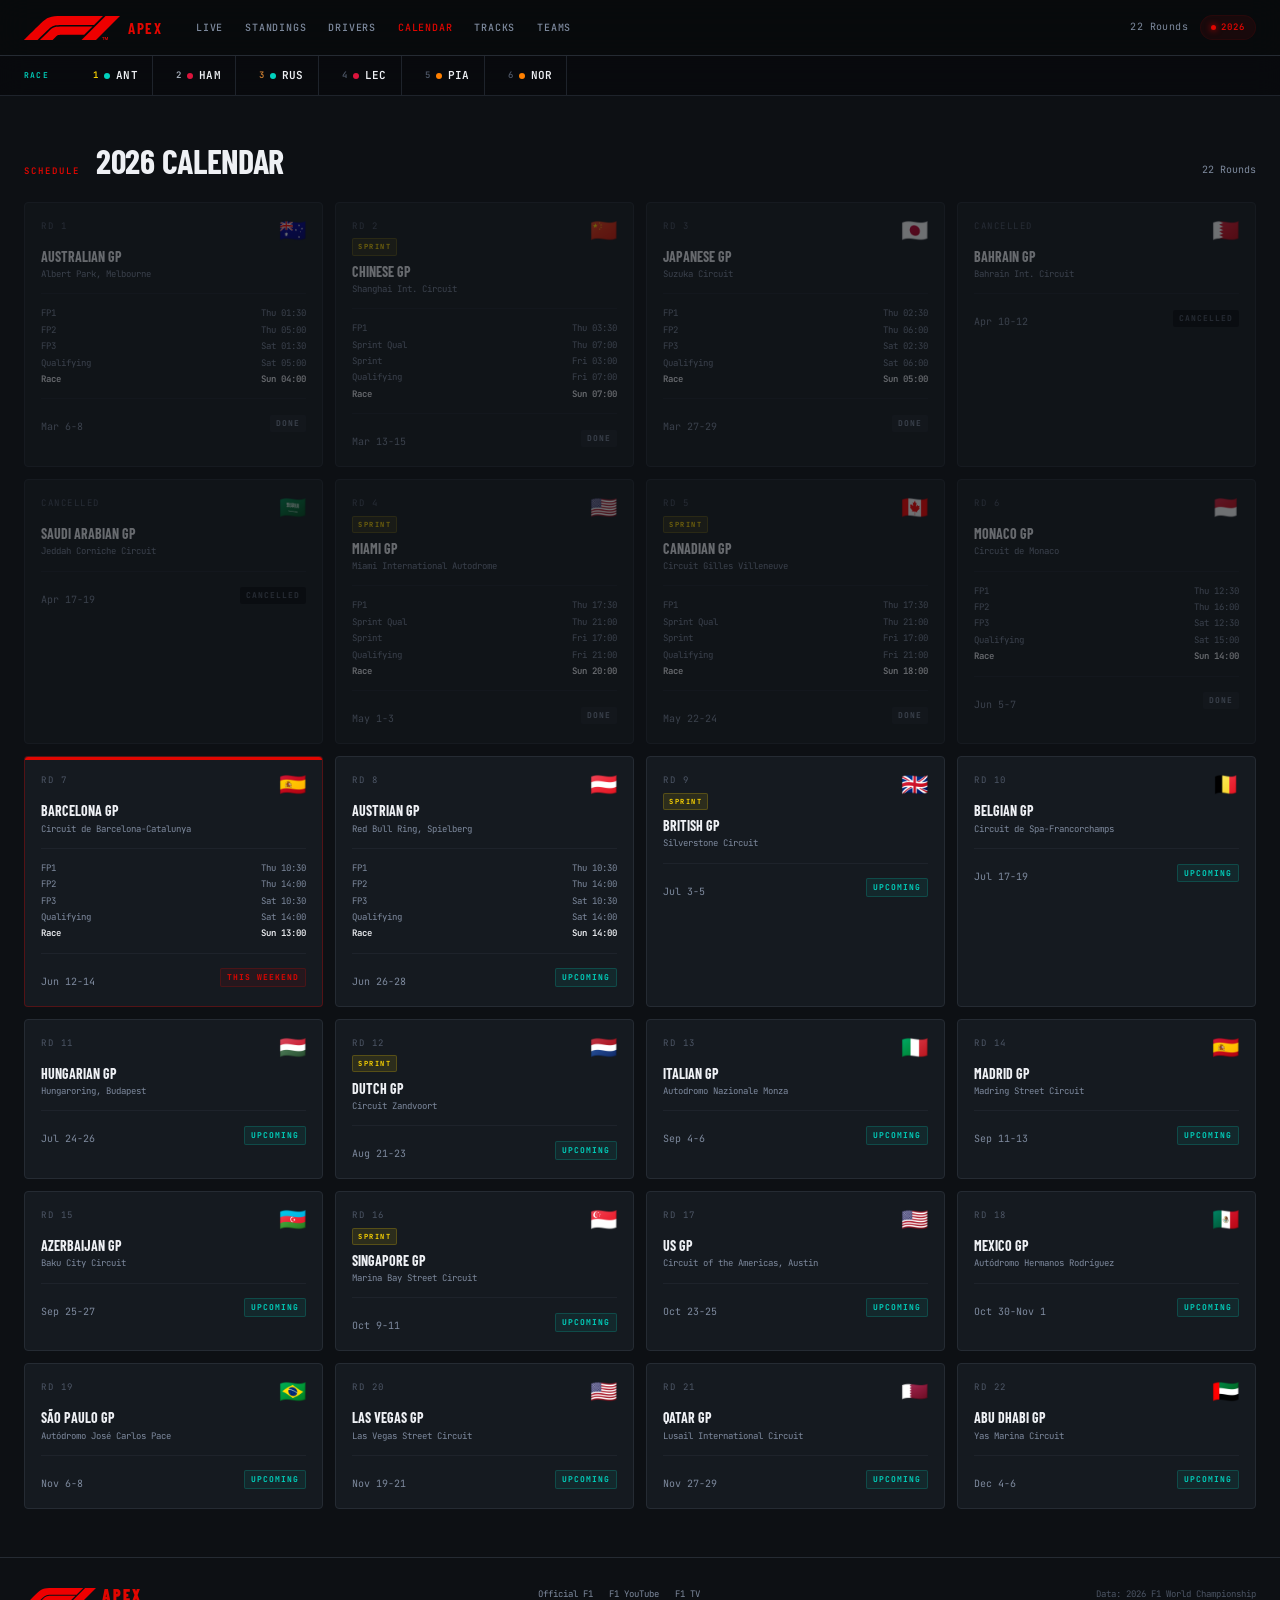
==== calendar.html @ c10ff61a "APEX F1 2026 fan portal" ====
<!DOCTYPE html>
<html lang="en">
<head>
  <meta charset="UTF-8">
  <meta name="viewport" content="width=device-width, initial-scale=1.0">
  <title>Calendar · F1 2026 — APEX</title>
  <link rel="icon" type="image/x-icon" href="f1-logo.svg">
  <link rel="stylesheet" href="style.css">
</head>
<body>
  <a href="#main-content" class="skip-link">Skip to content</a>
  <nav>
    <a href="index.html" class="nav-logo"><img src="f1-logo.svg" alt="F1" style="height:24px;width:auto;"><span class="nav-logo-text"><em>APEX</em></span></a>
    <ul class="nav-links">
      <li><a href="index.html">Live</a></li>
      <li><a href="standings.html">Standings</a></li>
      <li><a href="drivers.html">Drivers</a></li>
      <li><a href="calendar.html" class="active">Calendar</a></li>
      <li><a href="tracks.html">Tracks</a></li>
      <li><a href="teams.html">Teams</a></li>
    </ul>
    <div class="nav-right"><span class="nav-round">22 Rounds</span><div class="live-pill"><span class="live-dot"></span><span>2026</span></div></div>
  </nav>
  <div class="timing-strip"><div class="timing-strip-inner"><span class="strip-label" aria-hidden="true">Race</span><div class="strip-entries" id="stripEntries" aria-live="polite" aria-label="Live timing positions"></div></div></div>
  <div class="page-wrap" id="main-content">
    <section class="section">
      <div class="section-header"><span class="section-eyebrow">SCHEDULE</span><h1 class="section-title">2026 Calendar</h1><span class="section-sub">22 Rounds</span></div>
      <div class="calendar-grid" id="calGrid"></div>
    </section>
    <footer>
      <div class="footer-logo"><img src="f1-logo.svg" style="height:18px;display:inline-block;vertical-align:middle;margin-right:6px;"><em>APEX</em></div>
      <div class="footer-links"><a href="https://www.formula1.com" target="_blank" rel="noopener">Official F1</a><a href="https://www.youtube.com/@F1" target="_blank" rel="noopener">F1 YouTube</a><a href="https://www.f1tv.formula1.com" target="_blank" rel="noopener">F1 TV</a></div>
      <div class="footer-note">Data: 2026 F1 World Championship</div>
    </footer>
  </div>
  <script src="data.js"></script>
  <script>
    function buildStrip() {
      document.getElementById('stripEntries').innerHTML = DRIVERS.slice(0,6).map((d,i) => {
        const c = TEAM_COLORS[d.team]||'#666';
        return '<div class="strip-entry"><span class="strip-pos '+(i===0?'p1':i===1?'p2':i===2?'p3':'')+'">'+(i+1)+'</span><span class="strip-team-dot" style="background:'+c+'"></span><span class="strip-driver">'+d.s+'</span></div>';
      }).join('');
    }
    function buildCal() {
      const sm = { done: 'done', current: 'live', upcoming: 'upcoming', cancelled: 'cancelled' };
      const sl = { done: 'Done', current: 'This Weekend', upcoming: 'Upcoming', cancelled: 'Cancelled' };
      document.getElementById('calGrid').innerHTML = CAL.map(r => {
        const schedHTML = r.sched ? '<div class="race-schedule">' +
          (r.sched.fp1 ? '<div class="race-sched-row"><span>FP1</span><span>'+r.sched.fp1+'</span></div>' : '') +
          (r.sched.fp2 ? '<div class="race-sched-row"><span>FP2</span><span>'+r.sched.fp2+'</span></div>' : '') +
          (r.sched.fp3 ? '<div class="race-sched-row"><span>FP3</span><span>'+r.sched.fp3+'</span></div>' : '') +
          (r.sched.sq ? '<div class="race-sched-row"><span>Sprint Qual</span><span>'+r.sched.sq+'</span></div>' : '') +
          (r.sched.sr ? '<div class="race-sched-row"><span>Sprint</span><span>'+r.sched.sr+'</span></div>' : '') +
          (r.sched.q ? '<div class="race-sched-row"><span>Qualifying</span><span>'+r.sched.q+'</span></div>' : '') +
          (r.sched.r ? '<div class="race-sched-row race"><span>Race</span><span>'+r.sched.r+'</span></div>' : '') +
          '</div>' : '';
        return '<div class="race-card ' + (r.st === 'done' || r.st === 'cancelled' ? 'past' : '') + ' ' + (r.st === 'current' ? 'current' : '') + '">' +
          '<div class="race-card-accent"></div>' +
          '<div class="race-card-top"><div><div class="race-round">' + (r.st === 'cancelled' ? 'CANCELLED' : 'RD ' + r.rd) + '</div>' + (r.sprint ? '<span class="race-tag" style="margin-top:3px;">SPRINT</span>' : '') + '</div><div class="race-flag">' + r.flag + '</div></div>' +
          '<div><div class="race-name">' + r.nm + '</div><div class="race-circuit-name">' + r.circ + '</div></div>' +
          schedHTML +
          '<div class="race-bottom"><div class="race-dates">' + r.dates + '</div><div class="race-status ' + sm[r.st] + '">' + sl[r.st] + '</div></div></div>';
      }).join('');
    }
    buildStrip();
    buildCal();
  </script>
</body>
</html>
---- style.css ----
/* ═══════════════════════════════════════════════
   CIRCUIT DESIGN SYSTEM — F1 2026 Fan Portal
   ═══════════════════════════════════════════════ */

@import url('https://fonts.googleapis.com/css2?family=Barlow+Condensed:ital,wght@0,400;0,600;0,700;0,900;1,900&family=Inter:wght@300;400;500;600;700&family=JetBrains+Mono:wght@400;500;600&display=swap');

:root {
  /* ── Backgrounds ── */
  --bg-deep: #080a0d;
  --bg: #0d1014;
  --bg-elevated: #151a20;
  --bg-surface: #1c222a;
  --bg-hover: #242b35;

  /* ── Accent ── */
  --red: #e10600;
  --red-hover: #ff1a0e;
  --red-dim: rgba(225, 6, 0, 0.08);
  --red-glow: rgba(225, 6, 0, 0.18);

  /* ── Data Accent (timing screen teal) ── */
  --teal: #00d2be;
  --teal-hover: #00f0d8;
  --teal-dim: rgba(0, 210, 190, 0.08);
  --teal-glow: rgba(0, 210, 190, 0.15);

  /* ── Podium ── */
  --gold: #ffd700;
  --silver: #a8b0bc;
  --bronze: #cd7f32;

  /* ── Text ── */
  --text: #eef0f4;
  --text-secondary: #8892a4;
  --text-tertiary: #7e8a9e;
  --text-muted: #4d5666;

  /* ── Borders ── */
  --border: #252b33;
  --border-light: #303740;
  --border-subtle: #1e232b;

  /* ── Typography ── */
  --display: 'Barlow Condensed', system-ui, sans-serif;
  --body: 'Inter', system-ui, sans-serif;
  --mono: 'JetBrains Mono', monospace;

  /* ── Radii ── */
  --r-sm: 2px;
  --r: 4px;
  --r-lg: 8px;
  --r-full: 9999px;

  /* ── Spacing ── */
  --s-1: 4px;
  --s-2: 8px;
  --s-3: 12px;
  --s-4: 16px;
  --s-5: 20px;
  --s-6: 24px;
  --s-8: 32px;
  --s-10: 40px;
  --s-12: 48px;
  --s-16: 64px;
  --s-20: 80px;

  /* ── Layout ── */
  --nav-h: 56px;
  --timing-h: 40px;
  --max-w: 1280px;
}

/* ═══ RESET ═══ */
*, *::before, *::after {
  margin: 0;
  padding: 0;
  box-sizing: border-box;
}

html {
  scroll-behavior: smooth;
  scroll-padding-top: calc(var(--nav-h) + var(--timing-h) + 8px);
}

body {
  background: var(--bg);
  color: var(--text);
  font-family: var(--body);
  font-size: 14px;
  line-height: 1.6;
  overflow-x: hidden;
  -webkit-font-smoothing: antialiased;
}

::selection {
  background: var(--red-dim);
  color: var(--text);
}

:focus-visible {
  outline: 2px solid var(--teal);
  outline-offset: 2px;
}

img { display: block; max-width: 100%; }
a { color: inherit; text-decoration: none; }
button { font-family: inherit; cursor: pointer; border: none; background: none; color: inherit; }
ul { list-style: none; }

/* ── Skip-to-content link ── */
.skip-link {
  position: fixed;
  top: -100%;
  left: var(--s-3);
  z-index: 10000;
  padding: 8px 16px;
  background: var(--bg-elevated);
  border: 1px solid var(--teal);
  border-radius: var(--r-sm);
  color: var(--teal);
  font-family: var(--mono);
  font-size: 12px;
  font-weight: 600;
  transition: top 0.15s;
}
.skip-link:focus {
  top: var(--s-3);
}

/* ── SVG icon base ── */
svg.icon {
  width: 1em;
  height: 1em;
  fill: none;
  stroke: currentColor;
  stroke-width: 2;
  stroke-linecap: round;
  stroke-linejoin: round;
  vertical-align: middle;
  flex-shrink: 0;
}
.icon-lg { width: 1.4em; height: 1.4em; }
.icon-sm { width: 0.8em; height: 0.8em; }

::-webkit-scrollbar { width: 4px; height: 4px; }
::-webkit-scrollbar-track { background: transparent; }
::-webkit-scrollbar-thumb { background: var(--border-light); border-radius: 2px; }

/* ═══ TYPOGRAPHY ═══ */
.display { font-family: var(--display); }
.mono { font-family: var(--mono); }
.body { font-family: var(--body); }

h1, h2, h3, h4 {
  font-family: var(--display);
  font-weight: 700;
  line-height: 1.1;
  text-transform: uppercase;
}

/* ═══ NAVIGATION ═══ */
nav {
  position: fixed;
  top: 0;
  left: 0;
  right: 0;
  height: var(--nav-h);
  background: rgba(8, 10, 13, 0.92);
  backdrop-filter: blur(16px);
  -webkit-backdrop-filter: blur(16px);
  border-bottom: 1px solid var(--border);
  display: flex;
  align-items: center;
  padding: 0 var(--s-6);
  gap: var(--s-4);
  z-index: 1000;
}

.nav-logo {
  display: flex;
  align-items: center;
  gap: var(--s-2);
  flex-shrink: 0;
}

.nav-logo svg {
  height: 24px;
  width: auto;
}

.nav-logo-text {
  font-family: var(--display);
  font-size: 15px;
  font-weight: 700;
  letter-spacing: 1.5px;
  text-transform: uppercase;
  color: var(--text);
}

.nav-logo-text em {
  color: var(--red);
  font-style: normal;
}

.nav-links {
  display: flex;
  gap: 2px;
  margin-left: var(--s-2);
}

.nav-links a {
  display: block;
  padding: 6px 10px;
  font-family: var(--mono);
  font-size: 10px;
  font-weight: 500;
  letter-spacing: 0.8px;
  text-transform: uppercase;
  color: var(--text-tertiary);
  border-radius: var(--r-sm);
  transition: color 0.15s, background 0.15s;
}

.nav-links a:hover {
  color: var(--text);
  background: var(--bg-elevated);
}

.nav-links a.active {
  color: var(--red);
}

.nav-right {
  margin-left: auto;
  display: flex;
  align-items: center;
  gap: var(--s-3);
}

.nav-round {
  font-family: var(--mono);
  font-size: 10px;
  color: var(--text-tertiary);
  letter-spacing: 0.4px;
}

.live-pill {
  display: flex;
  align-items: center;
  gap: 5px;
  font-family: var(--mono);
  font-size: 9px;
  font-weight: 600;
  letter-spacing: 1px;
  text-transform: uppercase;
  color: var(--red);
  padding: 4px 10px;
  border-radius: var(--r-full);
  border: 1px solid var(--red-dim);
  background: var(--red-dim);
}

.live-dot {
  width: 5px;
  height: 5px;
  border-radius: 50%;
  background: var(--red);
  box-shadow: 0 0 6px var(--red);
  animation: pulse-dot 1.4s ease-in-out infinite;
}

@keyframes pulse-dot {
  0%, 100% { opacity: 1; transform: scale(1); }
  50% { opacity: 0.4; transform: scale(0.7); }
}

/* ═══ TIMING STRIP (signature element) ═══ */
.timing-strip {
  position: fixed;
  top: var(--nav-h);
  left: 0;
  right: 0;
  height: var(--timing-h);
  background: rgba(8, 10, 13, 0.88);
  backdrop-filter: blur(12px);
  -webkit-backdrop-filter: blur(12px);
  border-bottom: 1px solid var(--border-subtle);
  display: flex;
  align-items: center;
  padding: 0 var(--s-6);
  z-index: 999;
  overflow: hidden;
}

.timing-strip-inner {
  display: flex;
  gap: 0;
  align-items: center;
  width: 100%;
  max-width: var(--max-w);
  margin: 0 auto;
}

.strip-label {
  font-family: var(--mono);
  font-size: 8px;
  font-weight: 600;
  letter-spacing: 1.2px;
  text-transform: uppercase;
  color: var(--teal);
  flex-shrink: 0;
  margin-right: var(--s-4);
  width: 44px;
}

.strip-entries {
  display: flex;
  gap: 0;
  flex: 1;
  overflow-x: auto;
  scrollbar-width: none;
}

.strip-entries::-webkit-scrollbar { display: none; }

.strip-entry {
  display: flex;
  align-items: center;
  gap: 6px;
  padding: 0 14px;
  border-right: 1px solid var(--border-subtle);
  flex-shrink: 0;
  font-family: var(--mono);
  font-size: 10px;
  height: var(--timing-h);
  cursor: default;
  transition: background 0.15s;
}

.strip-entry:hover {
  background: var(--bg-elevated);
}

.strip-entry:first-child {
  padding-left: 0;
}

.strip-pos {
  font-weight: 600;
  color: var(--text-muted);
  font-size: 9px;
  width: 14px;
  text-align: right;
}

.strip-pos.p1 { color: var(--gold); }
.strip-pos.p2 { color: var(--silver); }
.strip-pos.p3 { color: var(--bronze); }

.strip-driver {
  font-weight: 600;
  font-size: 11px;
  color: var(--text);
  letter-spacing: 0.3px;
}

.strip-team-dot {
  width: 6px;
  height: 6px;
  border-radius: 50%;
  flex-shrink: 0;
}

.strip-gap {
  font-size: 9px;
  color: var(--text-tertiary);
  min-width: 36px;
  text-align: right;
}

.strip-gap.leader {
  color: var(--teal);
}

.strip-status {
  font-size: 7px;
  text-transform: uppercase;
  letter-spacing: 0.8px;
  padding: 1px 4px;
  border-radius: var(--r-sm);
  background: var(--bg-surface);
  color: var(--text-tertiary);
}

/* ═══ PAGE CONTENT WRAPPER ═══ */
.page-wrap {
  padding-top: calc(var(--nav-h) + var(--timing-h));
}

/* ═══ HERO ═══ */
.hero {
  min-height: 420px;
  display: flex;
  align-items: center;
  border-bottom: 1px solid var(--border);
  position: relative;
  overflow: hidden;
}

.hero::before {
  content: '';
  position: absolute;
  inset: 0;
  background:
    radial-gradient(ellipse 60% 70% at 30% 50%, rgba(225, 6, 0, 0.06) 0%, transparent 60%),
    radial-gradient(ellipse 40% 50% at 70% 30%, rgba(0, 210, 190, 0.04) 0%, transparent 50%);
  pointer-events: none;
}

.hero-inner {
  max-width: var(--max-w);
  margin: 0 auto;
  padding: var(--s-16) var(--s-6);
  width: 100%;
  position: relative;
  z-index: 1;
}

.hero-eyebrow {
  font-family: var(--mono);
  font-size: 11px;
  font-weight: 600;
  letter-spacing: 2px;
  text-transform: uppercase;
  color: var(--red);
  margin-bottom: var(--s-4);
  display: flex;
  align-items: center;
  gap: var(--s-2);
}

.hero-eyebrow::before {
  content: '';
  width: 24px;
  height: 2px;
  background: var(--red);
}

.hero-round {
  font-family: var(--display);
  font-size: clamp(80px, 15vw, 180px);
  font-weight: 900;
  line-height: 0.85;
  color: transparent;
  -webkit-text-stroke: 2px var(--text-muted);
  text-stroke: 2px var(--text-muted);
  opacity: 0.3;
  position: absolute;
  right: var(--s-6);
  bottom: var(--s-4);
  pointer-events: none;
  user-select: none;
}

.hero-title {
  font-family: var(--display);
  font-size: clamp(36px, 6vw, 64px);
  font-weight: 900;
  text-transform: uppercase;
  line-height: 0.92;
  letter-spacing: -0.5px;
  max-width: 700px;
  margin-bottom: var(--s-3);
}

.hero-title em {
  font-style: normal;
  color: var(--red);
}

.hero-meta {
  display: flex;
  align-items: center;
  gap: var(--s-4);
  flex-wrap: wrap;
  margin-bottom: var(--s-6);
}

.hero-circuit {
  font-family: var(--mono);
  font-size: 13px;
  color: var(--text-secondary);
}

.hero-dates {
  font-family: var(--mono);
  font-size: 11px;
  color: var(--text-tertiary);
  padding: 2px 8px;
  border: 1px solid var(--border);
  border-radius: var(--r-sm);
}

.hero-status {
  font-family: var(--mono);
  font-size: 10px;
  font-weight: 600;
  text-transform: uppercase;
  letter-spacing: 1px;
  padding: 3px 10px;
  border-radius: var(--r-sm);
}

.hero-status.live {
  background: var(--red-dim);
  color: var(--red);
  border: 1px solid rgba(225, 6, 0, 0.2);
}

.hero-status.upcoming {
  background: var(--teal-dim);
  color: var(--teal);
  border: 1px solid rgba(0, 210, 190, 0.2);
}

.hero-ctas {
  display: flex;
  gap: var(--s-3);
  flex-wrap: wrap;
}

.btn {
  display: inline-flex;
  align-items: center;
  gap: var(--s-2);
  padding: 10px 22px;
  font-family: var(--display);
  font-size: 14px;
  font-weight: 700;
  letter-spacing: 1.2px;
  text-transform: uppercase;
  border-radius: var(--r);
  transition: all 0.15s;
}

.btn-primary {
  background: var(--red);
  color: #fff;
  border: 1px solid var(--red);
}

.btn-primary:hover {
  background: var(--red-hover);
  transform: translateY(-1px);
}

.btn-secondary {
  background: transparent;
  color: var(--text);
  border: 1px solid var(--border-light);
}

.btn-secondary:hover {
  background: var(--bg-surface);
  border-color: var(--text-tertiary);
}

/* ═══ SECTION LAYOUT ═══ */
.section {
  max-width: var(--max-w);
  margin: 0 auto;
  padding: var(--s-12) var(--s-6);
  border-bottom: 1px solid var(--border);
}

.section:last-of-type {
  border-bottom: none;
}

.section-header {
  display: flex;
  align-items: flex-end;
  gap: var(--s-4);
  margin-bottom: var(--s-6);
}

.section-eyebrow {
  font-family: var(--mono);
  font-size: 9px;
  font-weight: 600;
  letter-spacing: 2px;
  text-transform: uppercase;
  color: var(--red);
  flex-shrink: 0;
}

.section-title {
  font-family: var(--display);
  font-size: clamp(22px, 3vw, 34px);
  font-weight: 700;
  text-transform: uppercase;
  letter-spacing: -0.3px;
  line-height: 1;
}

.section-sub {
  font-family: var(--mono);
  font-size: 10px;
  color: var(--text-tertiary);
  margin-left: auto;
  flex-shrink: 0;
}

/* ═══ STREAM SECTION ═══ */
.stream-wrap {
  display: grid;
  grid-template-columns: 280px 1fr;
  border: 1px solid var(--border);
  border-radius: var(--r);
  overflow: hidden;
}

.stream-sidebar {
  background: var(--bg-elevated);
  border-right: 1px solid var(--border);
  display: flex;
  flex-direction: column;
  min-height: 480px;
}

.stream-sb-header {
  padding: 10px 14px;
  border-bottom: 1px solid var(--border);
  display: flex;
  align-items: center;
  justify-content: space-between;
  font-family: var(--mono);
  font-size: 9px;
  letter-spacing: 1.5px;
  text-transform: uppercase;
  color: var(--text-secondary);
}

.stream-sb-count {
  font-size: 10px;
  color: var(--text-tertiary);
}

.stream-tabs {
  display: flex;
  border-bottom: 1px solid var(--border);
  background: var(--bg-deep);
}

.stream-tab {
  flex: 1;
  padding: 6px 2px;
  font-family: var(--mono);
  font-size: 9px;
  font-weight: 600;
  letter-spacing: 0.8px;
  text-transform: uppercase;
  text-align: center;
  cursor: pointer;
  color: var(--text-tertiary);
  border-bottom: 2px solid transparent;
  transition: color 0.15s, border-color 0.15s;
}

.stream-tab:hover {
  color: var(--text-secondary);
}

.stream-tab.active {
  color: var(--red);
  border-bottom-color: var(--red);
}

.stream-scroll {
  overflow-y: auto;
  flex: 1;
  scrollbar-width: thin;
}

.stream-row {
  padding: 10px 14px;
  border-bottom: 1px solid var(--border-subtle);
  cursor: pointer;
  transition: background 0.12s;
}

.stream-row:hover {
  background: var(--bg-surface);
}

.stream-row.active {
  background: var(--red-dim);
  border-left: 3px solid var(--red);
}

.stream-row-top {
  display: flex;
  align-items: center;
  justify-content: space-between;
  gap: 6px;
  margin-bottom: 3px;
}

.stream-cat {
  font-family: var(--mono);
  font-size: 8px;
  letter-spacing: 1px;
  text-transform: uppercase;
  color: var(--red);
  background: var(--red-dim);
  padding: 2px 5px;
  border-radius: var(--r-sm);
}

.stream-time {
  font-family: var(--mono);
  font-size: 10px;
  color: var(--text-tertiary);
}

.stream-title {
  font-size: 12px;
  font-weight: 600;
  line-height: 1.3;
  margin-bottom: 3px;
}

.stream-chips {
  display: flex;
  gap: 3px;
  flex-wrap: wrap;
}

.stream-chip {
  font-family: var(--mono);
  font-size: 7px;
  padding: 1px 5px;
  border-radius: var(--r-sm);
  background: var(--bg-surface);
  border: 1px solid var(--border);
  color: var(--text-tertiary);
}

.stream-chip.hd {
  color: var(--teal);
  border-color: var(--teal-dim);
  background: var(--teal-dim);
}

.stream-player {
  display: flex;
  flex-direction: column;
  background: var(--bg-deep);
}

.stream-video {
  position: relative;
  aspect-ratio: 16/9;
  background: #000;
  flex-shrink: 0;
  overflow: hidden;
}

.stream-video iframe {
  width: 100%;
  height: 100%;
  border: none;
  display: none;
}

.stream-placeholder {
  position: absolute;
  inset: 0;
  display: flex;
  flex-direction: column;
  align-items: center;
  justify-content: center;
  gap: var(--s-4);
  background: linear-gradient(135deg, var(--bg-deep), var(--bg-elevated));
}

.stream-placeholder-icon {
  width: 64px;
  height: 64px;
  border-radius: var(--r);
  display: flex;
  align-items: center;
  justify-content: center;
  border: 1px solid var(--border);
  background: var(--bg-elevated);
  color: var(--text-tertiary);
  font-family: var(--mono);
  font-size: 9px;
  font-weight: 700;
  letter-spacing: 2px;
}

.stream-placeholder-title {
  font-family: var(--display);
  font-size: 15px;
  font-weight: 700;
  letter-spacing: 2px;
  text-transform: uppercase;
  color: var(--text-tertiary);
}

.stream-placeholder-sub {
  font-family: var(--mono);
  font-size: 10px;
  color: var(--text-muted);
}

.stream-controls {
  padding: var(--s-4);
  border-top: 1px solid var(--border);
}

.stream-match-name {
  font-family: var(--display);
  font-size: 15px;
  font-weight: 700;
  text-transform: uppercase;
}

.stream-session-type {
  font-family: var(--mono);
  font-size: 9px;
  color: var(--text-secondary);
  margin-top: 2px;
}

.stream-source-btns {
  display: flex;
  gap: 4px;
  flex-wrap: wrap;
  margin-top: var(--s-3);
}

.stream-src-btn {
  padding: 5px 10px;
  font-family: var(--mono);
  font-size: 10px;
  font-weight: 600;
  border-radius: var(--r-sm);
  border: 1px solid var(--border-light);
  background: var(--bg-elevated);
  color: var(--text-secondary);
  cursor: pointer;
  transition: all 0.12s;
}

.stream-src-btn:hover {
  border-color: var(--text-tertiary);
  color: var(--text);
}

.stream-src-btn.active {
  background: var(--red-dim);
  border-color: rgba(225, 6, 0, 0.3);
  color: var(--red);
}

.stream-note {
  font-family: var(--mono);
  font-size: 9px;
  color: var(--text-muted);
  margin-top: var(--s-3);
}

.stream-error {
  display: none;
  flex-direction: column;
  align-items: center;
  justify-content: center;
  gap: var(--s-4);
  padding: var(--s-10);
  text-align: center;
}

.stream-error.show {
  display: flex;
}

.stream-err-title {
  font-family: var(--display);
  font-size: 16px;
  font-weight: 700;
  letter-spacing: 1px;
  text-transform: uppercase;
  color: var(--text-tertiary);
}

.stream-err-sub {
  font-family: var(--mono);
  font-size: 11px;
  color: var(--text-muted);
  line-height: 1.6;
  max-width: 320px;
}

.stream-alt-links {
  display: flex;
  flex-direction: column;
  gap: var(--s-2);
  margin-top: var(--s-2);
}

.stream-alt-link {
  display: flex;
  align-items: center;
  gap: var(--s-2);
  padding: 8px 14px;
  background: var(--bg-elevated);
  border: 1px solid var(--border);
  border-radius: var(--r);
  font-family: var(--mono);
  font-size: 11px;
  color: var(--text-secondary);
  transition: all 0.12s;
}

.stream-alt-link:hover {
  border-color: var(--red-dim);
  color: var(--red);
  background: var(--red-dim);
}

/* ═══ STANDINGS TABLE ═══ */
.standings-grid {
  display: grid;
  grid-template-columns: 1fr 1fr;
  gap: var(--s-4);
}

.standings-wrap {
  border: 1px solid var(--border);
  border-radius: var(--r);
  overflow: hidden;
}

.standings-header {
  padding: 10px 16px;
  border-bottom: 1px solid var(--border);
  display: flex;
  align-items: center;
  justify-content: space-between;
  background: var(--bg-elevated);
}

.standings-header-title {
  font-family: var(--display);
  font-size: 13px;
  font-weight: 700;
  text-transform: uppercase;
  letter-spacing: 0.4px;
}

.standings-row {
  display: flex;
  align-items: center;
  padding: 8px 14px;
  border-bottom: 1px solid var(--border-subtle);
  gap: var(--s-2);
  transition: background 0.12s;
  cursor: pointer;
}

.standings-row:hover {
  background: var(--bg-elevated);
}

.standings-row:last-child {
  border-bottom: none;
}

.st-pos {
  font-family: var(--mono);
  font-size: 11px;
  font-weight: 600;
  width: 18px;
  text-align: center;
  flex-shrink: 0;
}

.st-pos.p1 { color: var(--gold); }
.st-pos.p2 { color: var(--silver); }
.st-pos.p3 { color: var(--bronze); }
.st-pos.px { color: var(--text-tertiary); }

.st-avatar {
  width: 24px;
  height: 24px;
  border-radius: 50%;
  overflow: hidden;
  flex-shrink: 0;
  display: flex;
  align-items: center;
  justify-content: center;
  font-family: var(--mono);
  font-size: 7px;
}

.st-avatar img {
  width: 100%;
  height: 100%;
  object-fit: cover;
  object-position: top;
}

.st-team-dot {
  width: 8px;
  height: 8px;
  border-radius: 50%;
  flex-shrink: 0;
}

.st-name {
  font-size: 12px;
  font-weight: 600;
  flex: 1;
  min-width: 0;
}

.st-team {
  font-family: var(--mono);
  font-size: 9px;
  color: var(--text-tertiary);
  margin-top: 1px;
}

.st-bar-wrap {
  width: 48px;
  height: 2px;
  background: var(--border);
  border-radius: 1px;
  flex-shrink: 0;
}

.st-bar-fill {
  height: 100%;
  border-radius: 1px;
  transition: width 0.6s ease;
}

.st-pts {
  font-family: var(--mono);
  font-size: 12px;
  font-weight: 600;
  text-align: right;
  flex-shrink: 0;
}

.st-pts-label {
  font-family: var(--mono);
  font-size: 7px;
  color: var(--text-muted);
  text-transform: uppercase;
  letter-spacing: 0.5px;
  display: block;
  text-align: right;
}

/* ═══ DRIVER GRID ═══ */
.driver-grid {
  display: grid;
  grid-template-columns: repeat(auto-fill, minmax(220px, 1fr));
  gap: var(--s-3);
}

.driver-card {
  border: 1px solid var(--border);
  border-radius: var(--r);
  overflow: hidden;
  transition: border-color 0.15s, transform 0.15s;
  cursor: pointer;
  background: var(--bg-elevated);
}

.driver-card:hover {
  border-color: var(--border-light);
  transform: translateY(-2px);
}

.driver-card-bar {
  height: 3px;
  width: 100%;
}

.driver-card-body {
  padding: var(--s-4);
}

.driver-card-top {
  display: flex;
  align-items: flex-start;
  gap: var(--s-3);
  margin-bottom: var(--s-3);
}

.driver-photo-wrap {
  width: 64px;
  height: 64px;
  border-radius: 50%;
  overflow: hidden;
  border: 2px solid rgba(255,255,255,0.06);
  flex-shrink: 0;
  background: var(--bg-surface);
}

.driver-photo-wrap img {
  width: 100%;
  height: 100%;
  object-fit: cover;
  object-position: top center;
}

.driver-photo-fallback {
  width: 100%;
  height: 100%;
  display: flex;
  align-items: center;
  justify-content: center;
  font-family: var(--display);
  font-size: 20px;
  font-weight: 900;
}

.driver-info {
  flex: 1;
  min-width: 0;
}

.driver-abbr {
  font-family: var(--mono);
  font-size: 9px;
  letter-spacing: 1.5px;
  color: var(--text-tertiary);
}

.driver-name {
  font-family: var(--display);
  font-size: 16px;
  font-weight: 700;
  text-transform: uppercase;
  letter-spacing: 0.2px;
  line-height: 1.1;
  margin-top: 1px;
}

.driver-team {
  font-family: var(--mono);
  font-size: 9px;
  color: var(--text-secondary);
  margin-top: 2px;
}

.driver-number {
  font-family: var(--display);
  font-size: 38px;
  font-weight: 900;
  line-height: 0.9;
  letter-spacing: -2px;
  opacity: 0.08;
  position: absolute;
  top: 6px;
  right: 8px;
  pointer-events: none;
}

.driver-stats-row {
  display: flex;
  align-items: center;
  justify-content: space-between;
  gap: var(--s-2);
  padding-top: var(--s-3);
  border-top: 1px solid var(--border-subtle);
}

.driver-pts {
  font-family: var(--mono);
  font-size: 18px;
  font-weight: 600;
}

.driver-pts small {
  font-size: 9px;
  color: var(--text-tertiary);
  margin-left: 2px;
}

.driver-pos-badge {
  font-family: var(--display);
  font-size: 11px;
  font-weight: 700;
  width: 22px;
  height: 22px;
  border-radius: 50%;
  display: flex;
  align-items: center;
  justify-content: center;
}

.pos-gold {
  background: rgba(255, 215, 0, 0.12);
  color: var(--gold);
  border: 1px solid rgba(255, 215, 0, 0.3);
}

.pos-silver {
  background: rgba(168, 176, 188, 0.1);
  color: var(--silver);
  border: 1px solid rgba(168, 176, 188, 0.25);
}

.pos-bronze {
  background: rgba(205, 127, 50, 0.1);
  color: var(--bronze);
  border: 1px solid rgba(205, 127, 50, 0.25);
}

.pos-other {
  background: var(--bg-surface);
  color: var(--text-tertiary);
  border: 1px solid var(--border);
}

.driver-extra {
  display: flex;
  gap: var(--s-2);
  padding-top: var(--s-2);
  margin-top: var(--s-2);
  border-top: 1px solid var(--border-subtle);
}

.driver-stat {
  flex: 1;
  text-align: center;
}

.driver-stat-val {
  font-family: var(--mono);
  font-size: 10px;
  font-weight: 600;
}

.driver-stat-label {
  font-family: var(--mono);
  font-size: 7px;
  color: var(--text-muted);
  text-transform: uppercase;
  letter-spacing: 0.5px;
  margin-top: 1px;
}

/* ═══ CALENDAR ═══ */
.calendar-grid {
  display: grid;
  grid-template-columns: repeat(auto-fill, minmax(260px, 1fr));
  gap: var(--s-3);
}

.race-card {
  border: 1px solid var(--border);
  border-radius: var(--r);
  padding: var(--s-4);
  transition: border-color 0.15s, transform 0.15s;
  position: relative;
  overflow: hidden;
  background: var(--bg-elevated);
}

.race-card:hover {
  border-color: var(--border-light);
  transform: translateY(-2px);
}

.race-card.past {
  opacity: 0.4;
}

.race-card.current {
  border-color: rgba(225, 6, 0, 0.3);
}

.race-card-accent {
  position: absolute;
  top: 0;
  left: 0;
  right: 0;
  height: 3px;
  background: var(--red);
  transform: scaleX(0);
  transform-origin: left;
  transition: transform 0.3s;
}

.race-card:hover .race-card-accent,
.race-card.current .race-card-accent {
  transform: scaleX(1);
}

.race-card-top {
  display: flex;
  align-items: flex-start;
  justify-content: space-between;
  margin-bottom: var(--s-2);
}

.race-round {
  font-family: var(--mono);
  font-size: 9px;
  letter-spacing: 1.5px;
  text-transform: uppercase;
  color: var(--text-muted);
}

.race-flag {
  font-size: 22px;
  line-height: 1;
}

.race-name {
  font-family: var(--display);
  font-size: 14px;
  font-weight: 700;
  text-transform: uppercase;
  line-height: 1.15;
}

.race-circuit-name {
  font-family: var(--mono);
  font-size: 9px;
  color: var(--text-tertiary);
  margin-top: 2px;
}

.race-dates {
  font-family: var(--mono);
  font-size: 10px;
  color: var(--text-tertiary);
  margin-top: var(--s-2);
}

.race-bottom {
  display: flex;
  align-items: center;
  justify-content: space-between;
  gap: var(--s-2);
  flex-wrap: wrap;
  margin-top: var(--s-3);
  padding-top: var(--s-3);
  border-top: 1px solid var(--border-subtle);
}

.race-status {
  font-family: var(--mono);
  font-size: 8px;
  font-weight: 700;
  letter-spacing: 1px;
  text-transform: uppercase;
  padding: 2px 6px;
  border-radius: var(--r-sm);
}

.race-status.done {
  background: var(--bg-surface);
  color: var(--text-tertiary);
}

.race-status.live {
  background: var(--red-dim);
  color: var(--red);
  border: 1px solid rgba(225, 6, 0, 0.2);
  animation: stat-pulse 2s infinite;
}

.race-status.upcoming {
  background: var(--teal-dim);
  color: var(--teal);
  border: 1px solid rgba(0, 210, 190, 0.2);
}

.race-status.cancelled {
  background: var(--bg-deep);
  color: var(--text-muted);
}

@keyframes stat-pulse {
  0%, 100% { box-shadow: none; }
  50% { box-shadow: 0 0 8px rgba(225, 6, 0, 0.15); }
}

.race-tag {
  font-family: var(--mono);
  font-size: 7px;
  font-weight: 700;
  letter-spacing: 1.5px;
  text-transform: uppercase;
  padding: 2px 5px;
  border-radius: var(--r-sm);
  background: rgba(255, 215, 0, 0.1);
  color: var(--gold);
  border: 1px solid rgba(255, 215, 0, 0.2);
  display: inline-block;
}

.race-schedule {
  display: flex;
  flex-direction: column;
  gap: 2px;
  padding-top: var(--s-3);
  margin-top: var(--s-3);
  border-top: 1px solid var(--border-subtle);
}

.race-sched-row {
  display: flex;
  justify-content: space-between;
  font-family: var(--mono);
  font-size: 9px;
  color: var(--text-tertiary);
}

.race-sched-row.race {
  color: var(--text);
  font-weight: 600;
}

/* ═══ TRACKS GRID ═══ */
.tracks-grid {
  display: grid;
  grid-template-columns: repeat(auto-fill, minmax(200px, 1fr));
  gap: var(--s-3);
}

.track-card {
  border: 1px solid var(--border);
  border-radius: var(--r);
  overflow: hidden;
  transition: border-color 0.15s, transform 0.15s;
  cursor: pointer;
  background: var(--bg-elevated);
}

.track-card:hover {
  border-color: var(--border-light);
  transform: translateY(-2px);
}

.track-img-wrap {
  height: 100px;
  overflow: hidden;
  background: var(--bg-surface);
  display: flex;
  align-items: center;
  justify-content: center;
  position: relative;
}

.track-img {
  width: 88%;
  height: 88%;
  object-fit: contain;
  filter: brightness(0.85) contrast(1.1) saturate(0.7) hue-rotate(200deg);
  transition: transform 0.3s;
}

.track-card:hover .track-img {
  transform: scale(1.06);
}

.track-country {
  position: absolute;
  top: 6px;
  left: 8px;
  font-size: 16px;
}

.track-type-badge {
  position: absolute;
  top: 6px;
  right: 8px;
}

.track-info {
  padding: var(--s-3);
}

.track-name {
  font-family: var(--display);
  font-size: 12px;
  font-weight: 700;
  text-transform: uppercase;
}

.track-city {
  font-family: var(--mono);
  font-size: 8px;
  color: var(--text-tertiary);
  margin-top: 1px;
}

.track-stats {
  display: flex;
  justify-content: space-between;
  margin-top: var(--s-2);
  padding-top: var(--s-2);
  border-top: 1px solid var(--border-subtle);
}

.track-stat {
  text-align: center;
  flex: 1;
}

.track-stat-value {
  font-family: var(--mono);
  font-size: 10px;
  font-weight: 600;
}

.track-stat-label {
  font-family: var(--mono);
  font-size: 7px;
  color: var(--text-muted);
  text-transform: uppercase;
  letter-spacing: 0.5px;
  margin-top: 1px;
}

/* ═══ TEAMS GRID ═══ */
.teams-grid {
  display: grid;
  grid-template-columns: repeat(auto-fill, minmax(280px, 1fr));
  gap: var(--s-3);
}

.team-card {
  border: 1px solid var(--border);
  border-radius: var(--r);
  overflow: hidden;
  transition: border-color 0.15s, transform 0.15s;
  background: var(--bg-elevated);
}

.team-card:hover {
  border-color: var(--border-light);
  transform: translateY(-2px);
}

.team-card-top {
  padding: var(--s-4);
}

.team-header {
  display: flex;
  align-items: center;
  gap: var(--s-3);
  margin-bottom: var(--s-3);
}

.team-bar {
  width: 4px;
  height: 32px;
  border-radius: var(--r-sm);
  flex-shrink: 0;
}

.team-logo-wrap {
  width: 48px;
  height: 28px;
  flex-shrink: 0;
  display: flex;
  align-items: center;
  justify-content: center;
  background: var(--bg-surface);
  border-radius: var(--r-sm);
  overflow: hidden;
  border: 1px solid var(--border);
}

.team-logo {
  width: 100%;
  height: 100%;
  object-fit: contain;
  padding: 3px;
  filter: brightness(1.1);
}

.team-name {
  font-family: var(--display);
  font-size: 14px;
  font-weight: 700;
  text-transform: uppercase;
  flex: 1;
}

.team-pts {
  font-family: var(--mono);
  font-size: 18px;
  font-weight: 600;
  text-align: right;
}

.team-pts-bar {
  height: 2px;
  background: var(--border);
  border-radius: var(--r-sm);
  overflow: hidden;
}

.team-pts-fill {
  height: 100%;
  border-radius: var(--r-sm);
  transition: width 0.8s ease;
}

.team-drivers {
  display: flex;
  gap: var(--s-2);
  padding: var(--s-3) var(--s-4);
  border-top: 1px solid var(--border);
  background: var(--bg-elevated);
}

.team-driver {
  flex: 1;
  padding: 6px 10px;
  background: var(--bg-surface);
  border-radius: var(--r-sm);
  border: 1px solid var(--border-subtle);
}

.team-driver-num {
  font-family: var(--display);
  font-size: 16px;
  font-weight: 700;
  line-height: 1;
}

.team-driver-name {
  font-size: 10px;
  font-weight: 600;
  margin-top: 2px;
}

.team-driver-pts {
  font-family: var(--mono);
  font-size: 8px;
  color: var(--text-tertiary);
  margin-top: 1px;
}

/* ═══ HIGHLIGHTS GRID ═══ */
.highlights-grid {
  display: grid;
  grid-template-columns: repeat(auto-fill, minmax(280px, 1fr));
  gap: var(--s-3);
}

.highlight-card {
  border: 1px solid var(--border);
  border-radius: var(--r);
  overflow: hidden;
  transition: border-color 0.15s, transform 0.15s;
  cursor: pointer;
  background: var(--bg-elevated);
}

.highlight-card:hover {
  border-color: var(--border-light);
  transform: translateY(-2px);
}

.highlight-thumb {
  position: relative;
  aspect-ratio: 16/9;
  background: var(--bg-surface);
  overflow: hidden;
}

.highlight-thumb img {
  width: 100%;
  height: 100%;
  object-fit: cover;
  transition: transform 0.3s;
}

.highlight-card:hover .highlight-thumb img {
  transform: scale(1.06);
}

.highlight-overlay {
  position: absolute;
  inset: 0;
  background: linear-gradient(to top, rgba(0,0,0,0.7) 20%, transparent 70%);
  opacity: 0;
  transition: opacity 0.2s;
}

.highlight-card:hover .highlight-overlay {
  opacity: 1;
}

.highlight-play {
  position: absolute;
  inset: 0;
  display: flex;
  align-items: center;
  justify-content: center;
  opacity: 0;
  transition: opacity 0.2s;
}

.highlight-card:hover .highlight-play {
  opacity: 1;
}

.play-btn-circle {
  width: 46px;
  height: 46px;
  background: var(--red);
  border-radius: 50%;
  display: flex;
  align-items: center;
  justify-content: center;
  font-size: 16px;
  box-shadow: 0 4px 20px var(--red-glow);
  transition: transform 0.12s;
}

.highlight-card:hover .play-btn-circle {
  transform: scale(1.08);
}

.highlight-duration {
  position: absolute;
  bottom: 6px;
  right: 6px;
  font-family: var(--mono);
  font-size: 10px;
  font-weight: 600;
  background: rgba(0,0,0,0.85);
  padding: 2px 6px;
  border-radius: var(--r-sm);
}

.highlight-info {
  padding: var(--s-3);
}

.highlight-tag {
  font-family: var(--mono);
  font-size: 8px;
  letter-spacing: 1.5px;
  text-transform: uppercase;
  color: var(--red);
}

.highlight-title {
  font-size: 12px;
  font-weight: 600;
  line-height: 1.3;
  margin-top: 2px;
}

.highlight-meta {
  font-family: var(--mono);
  font-size: 9px;
  color: var(--text-tertiary);
  margin-top: 2px;
}

/* ═══ VIDEO MODAL ═══ */
.modal-overlay {
  position: fixed;
  inset: 0;
  background: rgba(2, 4, 8, 0.92);
  backdrop-filter: blur(8px);
  display: flex;
  align-items: center;
  justify-content: center;
  z-index: 2000;
  opacity: 0;
  pointer-events: none;
  transition: opacity 0.2s;
  padding: var(--s-6);
}

.modal-overlay.open {
  opacity: 1;
  pointer-events: all;
}

.modal-box {
  background: var(--bg-elevated);
  border: 1px solid var(--border-light);
  border-radius: var(--r);
  width: 100%;
  max-width: 800px;
  overflow: hidden;
  transform: scale(0.96);
  transition: transform 0.2s;
}

.modal-overlay.open .modal-box {
  transform: scale(1);
}

.modal-header {
  display: flex;
  align-items: center;
  justify-content: space-between;
  padding: var(--s-4);
  border-bottom: 1px solid var(--border);
}

.modal-title {
  font-family: var(--display);
  font-size: 14px;
  font-weight: 700;
  text-transform: uppercase;
  letter-spacing: 0.3px;
}

.modal-close {
  width: 28px;
  height: 28px;
  background: var(--bg-surface);
  border: 1px solid var(--border);
  border-radius: var(--r-sm);
  color: var(--text-tertiary);
  font-size: 14px;
  cursor: pointer;
  display: flex;
  align-items: center;
  justify-content: center;
  transition: all 0.12s;
}

.modal-close:hover {
  color: var(--text);
  border-color: var(--border-light);
}

.modal-video {
  aspect-ratio: 16/9;
  background: #000;
}

.modal-video video,
.modal-video iframe {
  width: 100%;
  height: 100%;
  border: none;
}

/* ═══ DRIVER & TRACK DETAIL PAGES ═══ */
.detail-page {
  min-height: calc(100vh - var(--nav-h) - var(--timing-h));
  padding: var(--s-8) var(--s-6);
  display: none;
}

.detail-page.active {
  display: block;
}

.detail-container {
  max-width: var(--max-w);
  margin: 0 auto;
}

.back-btn {
  display: inline-flex;
  align-items: center;
  gap: var(--s-2);
  padding: 8px 16px;
  font-family: var(--mono);
  font-size: 10px;
  font-weight: 600;
  text-transform: uppercase;
  letter-spacing: 0.5px;
  color: var(--text-tertiary);
  border: 1px solid var(--border);
  border-radius: var(--r-sm);
  background: var(--bg-elevated);
  cursor: pointer;
  transition: all 0.12s;
  margin-bottom: var(--s-6);
}

.back-btn:hover {
  color: var(--text);
  border-color: var(--border-light);
}

.detail-grid {
  display: grid;
  grid-template-columns: 300px 1fr;
  gap: var(--s-6);
  border: 1px solid var(--border);
  border-radius: var(--r);
  overflow: hidden;
  min-height: 520px;
}

.detail-left {
  padding: var(--s-8) var(--s-6);
  display: flex;
  flex-direction: column;
  align-items: center;
  border-right: 1px solid var(--border);
  background: var(--bg-elevated);
  position: relative;
}

.detail-bar {
  position: absolute;
  left: 0;
  top: 0;
  bottom: 0;
  width: 4px;
}

.detail-photo-wrap {
  width: 140px;
  height: 140px;
  border-radius: 50%;
  overflow: hidden;
  border: 3px solid rgba(255,255,255,0.06);
  margin-bottom: var(--s-5);
}

.detail-photo-wrap img {
  width: 100%;
  height: 100%;
  object-fit: cover;
  object-position: top;
}

.detail-name {
  font-family: var(--display);
  font-size: 26px;
  font-weight: 900;
  text-transform: uppercase;
  text-align: center;
  line-height: 1;
}

.detail-team-label {
  font-family: var(--mono);
  font-size: 11px;
  margin-top: var(--s-2);
}

.detail-number {
  font-family: var(--display);
  font-size: 64px;
  font-weight: 900;
  opacity: 0.08;
  position: absolute;
  bottom: var(--s-4);
  right: var(--s-4);
  pointer-events: none;
  user-select: none;
}

.detail-stats {
  display: flex;
  gap: var(--s-3);
  margin-top: var(--s-6);
  width: 100%;
}

.detail-stat-box {
  flex: 1;
  text-align: center;
  background: var(--bg-surface);
  padding: var(--s-3);
  border-radius: var(--r-sm);
  border: 1px solid var(--border-subtle);
}

.detail-stat-value {
  font-family: var(--display);
  font-size: 20px;
  font-weight: 700;
}

.detail-stat-label {
  font-family: var(--mono);
  font-size: 8px;
  color: var(--text-muted);
  text-transform: uppercase;
  letter-spacing: 1px;
  margin-top: 2px;
}

.detail-right {
  display: flex;
  flex-direction: column;
}

.detail-tabs {
  display: flex;
  border-bottom: 1px solid var(--border);
  background: var(--bg-elevated);
}

.detail-tab {
  padding: 8px 16px;
  font-family: var(--mono);
  font-size: 10px;
  font-weight: 600;
  letter-spacing: 0.8px;
  text-transform: uppercase;
  cursor: pointer;
  color: var(--text-tertiary);
  border-bottom: 2px solid transparent;
  transition: color 0.12s, border-color 0.12s;
}

.detail-tab:hover {
  color: var(--text-secondary);
}

.detail-tab.active {
  color: var(--text);
  border-bottom-color: var(--red);
}

.detail-pane {
  padding: var(--s-8);
  flex: 1;
  overflow-y: auto;
  display: none;
}

.detail-pane.active {
  display: block;
}

.detail-pane-title {
  font-family: var(--mono);
  font-size: 11px;
  text-transform: uppercase;
  color: var(--text-tertiary);
  letter-spacing: 1.5px;
  margin-bottom: var(--s-4);
}

.detail-pane-text {
  font-size: 14px;
  color: var(--text-secondary);
  line-height: 1.7;
  margin-bottom: var(--s-6);
}

.detail-meta-grid {
  display: grid;
  grid-template-columns: 1fr 1fr;
  gap: var(--s-4);
  background: var(--bg-surface);
  padding: var(--s-4);
  border-radius: var(--r-sm);
  border: 1px solid var(--border-subtle);
  max-width: 480px;
}

.detail-meta-item {
  display: flex;
  align-items: center;
  gap: var(--s-2);
}

.detail-meta-label {
  color: var(--text-muted);
  font-family: var(--mono);
  font-size: 10px;
}

.detail-meta-value {
  font-weight: 600;
  font-size: 13px;
}

/* ── Detail: career stats grid ── */
.detail-stats-grid {
  display: grid;
  grid-template-columns: repeat(auto-fill, minmax(130px, 1fr));
  gap: var(--s-3);
}

.detail-stat-card {
  background: var(--bg-surface);
  border: 1px solid var(--border-subtle);
  padding: var(--s-4);
  border-radius: var(--r-sm);
  text-align: center;
}

.detail-stat-card-value {
  font-family: var(--display);
  font-size: 22px;
  font-weight: 700;
}

.detail-stat-card-value.gold { color: var(--gold); }

.detail-stat-card-label {
  font-family: var(--mono);
  font-size: 8px;
  color: var(--text-muted);
  text-transform: uppercase;
  letter-spacing: 0.8px;
  margin-top: var(--s-1);
}

/* ── Detail: races grid ── */
.detail-races-grid {
  display: grid;
  grid-template-columns: repeat(auto-fill, minmax(200px, 1fr));
  gap: var(--s-2);
}

.detail-race-row {
  display: flex;
  justify-content: space-between;
  align-items: center;
  padding: var(--s-2) var(--s-3);
  background: var(--bg-surface);
  border-radius: var(--r-sm);
  border: 1px solid var(--border-subtle);
}

.detail-race-name {
  font-family: var(--mono);
  font-size: 11px;
  color: var(--text-tertiary);
}

.detail-race-pos {
  font-family: var(--display);
  font-size: 14px;
  font-weight: 700;
}

/* ── Detail: videos grid ── */
.detail-videos-grid {
  display: grid;
  grid-template-columns: repeat(auto-fill, minmax(260px, 1fr));
  gap: var(--s-3);
}

.detail-video-item {
  display: flex;
  gap: var(--s-3);
  align-items: center;
  padding: var(--s-3);
  background: var(--bg-surface);
  border-radius: var(--r-sm);
  border: 1px solid var(--border-subtle);
  cursor: pointer;
  transition: border-color 0.12s;
}

.detail-video-item:hover {
  border-color: var(--border-light);
}

.detail-video-thumb {
  width: 90px;
  height: 56px;
  object-fit: cover;
  border-radius: var(--r-sm);
  flex-shrink: 0;
}

.detail-video-title {
  font-size: 11px;
  font-weight: 600;
  line-height: 1.4;
  display: -webkit-box;
  -webkit-line-clamp: 2;
  -webkit-box-orient: vertical;
  overflow: hidden;
}

.detail-video-meta {
  font-family: var(--mono);
  font-size: 9px;
  color: var(--text-tertiary);
  margin-top: var(--s-1);
}

/* ═══ TELEMETRY GRID ═══ */
.telem-grid {
  display: grid;
  grid-template-columns: repeat(auto-fill, minmax(170px, 1fr));
  gap: var(--s-3);
}

.telem-card {
  border: 1px solid var(--border);
  border-radius: var(--r);
  padding: var(--s-4);
  position: relative;
  overflow: hidden;
  transition: border-color 0.12s;
  background: var(--bg-elevated);
}

.telem-card:hover {
  border-color: var(--border-light);
}

.telem-card-bar {
  position: absolute;
  top: 0;
  left: 0;
  right: 0;
  height: 2px;
}

.telem-icon {
  width: 40px;
  height: 40px;
  border-radius: var(--r-sm);
  display: flex;
  align-items: center;
  justify-content: center;
  border: 1px solid var(--border);
  background: var(--bg-surface);
  font-family: var(--mono);
  font-size: 10px;
  font-weight: 700;
  letter-spacing: 0.5px;
  color: var(--text-secondary);
  margin-bottom: var(--s-3);
}

.telem-value {
  font-family: var(--display);
  font-size: 28px;
  font-weight: 900;
  line-height: 1;
  letter-spacing: -0.5px;
}

.telem-unit {
  font-family: var(--mono);
  font-size: 9px;
  color: var(--text-tertiary);
  margin-top: 2px;
}

.telem-label {
  font-family: var(--mono);
  font-size: 8px;
  letter-spacing: 1px;
  text-transform: uppercase;
  color: var(--text-muted);
  margin-top: var(--s-2);
}

.telem-progress {
  height: 2px;
  background: var(--border);
  border-radius: var(--r-sm);
  margin-top: var(--s-2);
}

.telem-progress-fill {
  height: 100%;
  border-radius: var(--r-sm);
  transition: width 0.8s ease;
}

/* ═══ INFO PANELS ═══ */
.info-panels {
  display: grid;
  grid-template-columns: 1fr 1fr 1fr;
  gap: var(--s-3);
  margin-top: var(--s-4);
}

.info-panel {
  border: 1px solid var(--border);
  border-radius: var(--r);
  padding: var(--s-4);
  background: var(--bg-elevated);
}

.info-panel-title {
  font-family: var(--mono);
  font-size: 9px;
  letter-spacing: 2px;
  text-transform: uppercase;
  color: var(--text-tertiary);
  margin-bottom: var(--s-3);
}

/* Tyre circles */
.tyre-row {
  display: flex;
  gap: var(--s-3);
}

.tyre {
  width: 38px;
  height: 38px;
  border-radius: 50%;
  display: flex;
  align-items: center;
  justify-content: center;
  font-family: var(--display);
  font-size: 13px;
  font-weight: 900;
  border: 3px solid;
  transition: transform 0.12s;
  cursor: default;
}

.tyre:hover { transform: scale(1.1); }
.tyre-soft { background: rgba(255,255,255,0.08); border-color: #fff; color: #fff; }
.tyre-medium { background: rgba(255,215,0,0.12); border-color: var(--gold); color: var(--gold); }
.tyre-hard { background: rgba(136,136,136,0.1); border-color: #888; color: #888; }
.tyre-inter { background: rgba(0,210,190,0.12); border-color: var(--teal); color: var(--teal); }
.tyre-wet { background: rgba(0,210,190,0.08); border-color: var(--teal); color: var(--teal); opacity: 0.6; }

.tyre-label {
  font-family: var(--mono);
  font-size: 7px;
  color: var(--text-muted);
  text-align: center;
  margin-top: 2px;
}

/* DRS badges */
.drs-badge {
  display: flex;
  align-items: center;
  gap: var(--s-2);
  padding: 6px 10px;
  border-radius: var(--r-sm);
  border: 1px solid;
  font-family: var(--mono);
  font-size: 10px;
  font-weight: 600;
}

.drs-on {
  background: rgba(0, 210, 190, 0.08);
  border-color: rgba(0, 210, 190, 0.3);
  color: var(--teal);
}

.drs-off {
  background: var(--bg-surface);
  border-color: var(--border);
  color: var(--text-muted);
}

/* ═══ FOOTER ═══ */
footer {
  max-width: var(--max-w);
  margin: 0 auto;
  padding: var(--s-6);
  display: flex;
  align-items: center;
  justify-content: space-between;
  flex-wrap: wrap;
  gap: var(--s-4);
  border-top: 1px solid var(--border);
}

.footer-logo {
  font-family: var(--display);
  font-size: 16px;
  font-weight: 900;
  letter-spacing: 2px;
  text-transform: uppercase;
}

.footer-logo em { color: var(--red); font-style: normal; }

.footer-note {
  font-family: var(--mono);
  font-size: 9px;
  color: var(--text-muted);
}

.footer-links {
  display: flex;
  gap: var(--s-4);
}

.footer-links a {
  font-family: var(--mono);
  font-size: 9px;
  color: var(--text-tertiary);
  transition: color 0.12s;
}

.footer-links a:hover {
  color: var(--red);
}

/* ═══ UTILITIES ═══ */
.loading {
  display: flex;
  align-items: center;
  justify-content: center;
  gap: var(--s-3);
  padding: var(--s-10);
  color: var(--text-tertiary);
  font-family: var(--mono);
  font-size: 11px;
}

.spinner {
  width: 16px;
  height: 16px;
  border: 2px solid var(--border);
  border-top-color: var(--red);
  border-radius: 50%;
  animation: spin 0.7s linear infinite;
}

@keyframes spin { to { transform: rotate(360deg); } }

.empty-state {
  padding: var(--s-10);
  text-align: center;
  color: var(--text-tertiary);
  font-family: var(--mono);
  font-size: 11px;
  line-height: 1.8;
}

/* ── Fade in on scroll ── */
.fade-in {
  opacity: 0;
  transform: translateY(16px);
  transition: opacity 0.5s ease, transform 0.5s ease;
}

.fade-in.visible {
  opacity: 1;
  transform: translateY(0);
}

/* ── Badge system ── */
.badge {
  display: inline-flex;
  align-items: center;
  gap: 4px;
  font-family: var(--mono);
  font-size: 8px;
  font-weight: 600;
  letter-spacing: 1.5px;
  text-transform: uppercase;
  padding: 2px 7px;
  border-radius: var(--r-sm);
  border: 1px solid transparent;
}

.badge-red { background: var(--red-dim); color: var(--red); border-color: rgba(225,6,0,0.2); }
.badge-teal { background: var(--teal-dim); color: var(--teal); border-color: rgba(0,210,190,0.2); }
.badge-muted { background: var(--bg-surface); color: var(--text-tertiary); border-color: var(--border); }
.badge-gold { background: rgba(255,215,0,0.1); color: var(--gold); border-color: rgba(255,215,0,0.25); }

/* ═══ RESPONSIVE ═══ */
@media (max-width: 1024px) {
  .standings-grid { grid-template-columns: 1fr; }
  .info-panels { grid-template-columns: 1fr 1fr; }
  .detail-grid { grid-template-columns: 1fr; }
  .detail-left { border-right: none; border-bottom: 1px solid var(--border); }
}

@media (max-width: 900px) {
  .stream-wrap { grid-template-columns: 1fr; grid-template-rows: auto 1fr; }
  .stream-sidebar { max-height: 260px; }
  .nav-links a {
    padding: 12px 10px;
    min-width: 44px;
    text-align: center;
    font-size: 0;
    line-height: 0;
  }
  .nav-links a::first-letter {
    font-size: 12px;
    line-height: 1;
  }
}

@media (max-width: 680px) {
  :root {
    --s-6: 16px;
    --s-8: 24px;
    --s-12: 36px;
    --s-16: 48px;
  }

  .hero-round { display: none; }
  .timing-strip { display: none; }
  .page-wrap { padding-top: var(--nav-h); }
  html { scroll-padding-top: calc(var(--nav-h) + 8px); }

  .info-panels { grid-template-columns: 1fr; }
  .calendar-grid { grid-template-columns: 1fr; }
  .driver-grid { grid-template-columns: repeat(auto-fill, minmax(160px, 1fr)); }
  .tracks-grid { grid-template-columns: repeat(auto-fill, minmax(160px, 1fr)); }
  .teams-grid { grid-template-columns: 1fr; }

  .detail-left { padding: var(--s-6) var(--s-4); }
  .detail-right { padding: var(--s-4); }
  .detail-stats { flex-direction: column; gap: var(--s-2); }

  .stream-tab { padding: 10px 6px; }
  .modal-close { width: 44px; height: 44px; }
  .back-btn { padding: 12px 16px; min-height: 44px; }
  .stream-src-btn { padding: 10px 14px; min-height: 44px; }
  .stream-alt-link { padding: 12px 14px; }
  .detail-tab { padding: 12px 14px; }
  .nav-links a { padding: 14px 10px; min-width: 48px; }
  .hero-ctas .btn { padding: 14px 24px; min-height: 48px; }
}

@media (prefers-reduced-motion: reduce) {
  *, *::before, *::after {
    animation-duration: 0.01ms !important;
    animation-iteration-count: 1 !important;
    transition-duration: 0.01ms !important;
  }
}
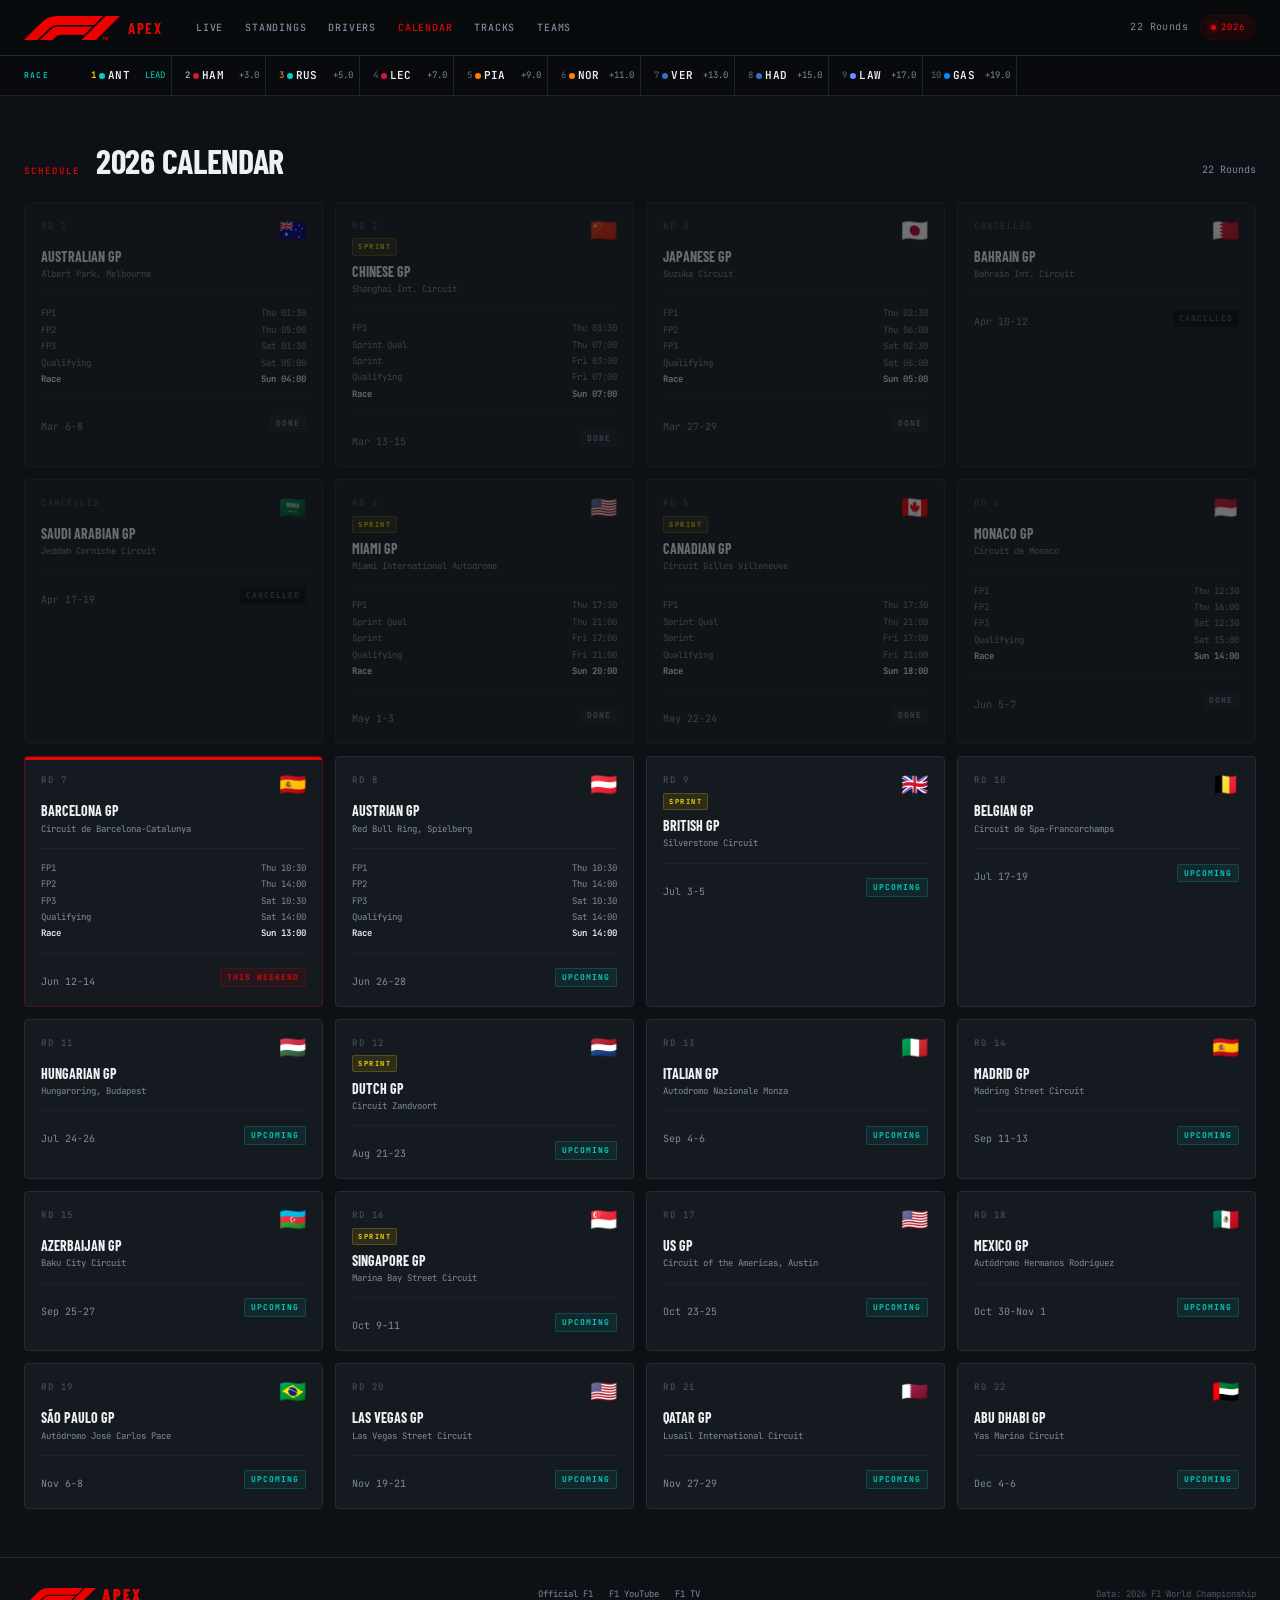
==== commit fdcdb4eb: "fix: show all 10 timing strip entries with gaps, squeeze spacing" ====
--- a/calendar.html
+++ b/calendar.html
@@ -36,9 +36,10 @@
   <script src="data.js"></script>
   <script>
     function buildStrip() {
-      document.getElementById('stripEntries').innerHTML = DRIVERS.slice(0,6).map((d,i) => {
+      document.getElementById('stripEntries').innerHTML = DRIVERS.slice(0,10).map((d,i) => {
         const c = TEAM_COLORS[d.team]||'#666';
-        return '<div class="strip-entry"><span class="strip-pos '+(i===0?'p1':i===1?'p2':i===2?'p3':'')+'">'+(i+1)+'</span><span class="strip-team-dot" style="background:'+c+'"></span><span class="strip-driver">'+d.s+'</span></div>';
+        const gap = i===0?'LEAD':'+'+(1+i*2).toFixed(1);
+        return '<div class="strip-entry"><span class="strip-pos '+(i===0?'p1':i===1?'p2':i===2?'p3':'')+'">'+(i+1)+'</span><span class="strip-team-dot" style="background:'+c+'"></span><span class="strip-driver">'+d.s+'</span><span class="strip-gap'+(i===0?' leader':'')+'">'+gap+'</span></div>';
       }).join('');
     }
     function buildCal() {
--- a/style.css
+++ b/style.css
@@ -317,28 +317,23 @@
   display: flex;
   gap: 0;
   flex: 1;
-  overflow-x: auto;
-  scrollbar-width: none;
-}
-
-.strip-entries::-webkit-scrollbar { display: none; }
+  overflow: hidden;
+  mask-image: linear-gradient(to right, black 80%, transparent 98%);
+  -webkit-mask-image: linear-gradient(to right, black 80%, transparent 98%);
+}
 
 .strip-entry {
   display: flex;
   align-items: center;
-  gap: 6px;
-  padding: 0 14px;
+  gap: 3px;
+  padding: 0 6px;
   border-right: 1px solid var(--border-subtle);
   flex-shrink: 0;
   font-family: var(--mono);
-  font-size: 10px;
+  font-size: 9px;
   height: var(--timing-h);
   cursor: default;
-  transition: background 0.15s;
-}
-
-.strip-entry:hover {
-  background: var(--bg-elevated);
+  min-width: 0;
 }
 
 .strip-entry:first-child {
@@ -349,8 +344,9 @@
   font-weight: 600;
   color: var(--text-muted);
   font-size: 9px;
-  width: 14px;
+  width: 12px;
   text-align: right;
+  flex-shrink: 0;
 }
 
 .strip-pos.p1 { color: var(--gold); }
@@ -374,8 +370,9 @@
 .strip-gap {
   font-size: 9px;
   color: var(--text-tertiary);
-  min-width: 36px;
+  min-width: 32px;
   text-align: right;
+  flex-shrink: 0;
 }
 
 .strip-gap.leader {
@@ -390,6 +387,7 @@
   border-radius: var(--r-sm);
   background: var(--bg-surface);
   color: var(--text-tertiary);
+  flex-shrink: 0;
 }
 
 /* ═══ PAGE CONTENT WRAPPER ═══ */
@@ -2487,25 +2485,38 @@
 @media (max-width: 900px) {
   .stream-wrap { grid-template-columns: 1fr; grid-template-rows: auto 1fr; }
   .stream-sidebar { max-height: 260px; }
+  nav { gap: 0; padding: 0 var(--s-3); }
+  .nav-links {
+    overflow-x: auto;
+    scrollbar-width: none;
+    -webkit-overflow-scrolling: touch;
+    margin-left: 0;
+    flex: 1;
+  }
+  .nav-links::-webkit-scrollbar { display: none; }
   .nav-links a {
-    padding: 12px 10px;
-    min-width: 44px;
-    text-align: center;
-    font-size: 0;
-    line-height: 0;
+    white-space: nowrap;
+    padding: 6px 8px;
+    font-size: 10px;
+    min-width: auto;
   }
-  .nav-links a::first-letter {
-    font-size: 12px;
-    line-height: 1;
-  }
+  .nav-logo-text { font-size: 13px; letter-spacing: 1px; }
+  .nav-logo svg { height: 20px; }
+  .nav-round { display: none; }
+  .live-pill { padding: 3px 8px; gap: 4px; }
+  .live-pill span:last-child { font-size: 8px; }
+  .section { padding: var(--s-8) var(--s-4); }
 }
 
 @media (max-width: 680px) {
   :root {
-    --s-6: 16px;
-    --s-8: 24px;
-    --s-12: 36px;
-    --s-16: 48px;
+    --s-4: 12px;
+    --s-6: 14px;
+    --s-8: 20px;
+    --s-10: 28px;
+    --s-12: 28px;
+    --s-16: 36px;
+    --s-20: 48px;
   }
 
   .hero-round { display: none; }
@@ -2515,22 +2526,78 @@
 
   .info-panels { grid-template-columns: 1fr; }
   .calendar-grid { grid-template-columns: 1fr; }
-  .driver-grid { grid-template-columns: repeat(auto-fill, minmax(160px, 1fr)); }
-  .tracks-grid { grid-template-columns: repeat(auto-fill, minmax(160px, 1fr)); }
-  .teams-grid { grid-template-columns: 1fr; }
+  .driver-grid { grid-template-columns: repeat(auto-fill, minmax(140px, 1fr)); gap: var(--s-2); }
+  .tracks-grid { grid-template-columns: repeat(auto-fill, minmax(140px, 1fr)); gap: var(--s-2); }
+  .teams-grid { gap: var(--s-2); }
 
   .detail-left { padding: var(--s-6) var(--s-4); }
   .detail-right { padding: var(--s-4); }
   .detail-stats { flex-direction: column; gap: var(--s-2); }
-
-  .stream-tab { padding: 10px 6px; }
+  .detail-pane { padding: var(--s-4); }
+  .detail-grid { min-height: auto; }
+  .detail-photo-wrap { width: 100px; height: 100px; }
+  .detail-name { font-size: 20px; }
+
+  .hero { min-height: auto; }
+  .hero-inner { padding: var(--s-10) var(--s-4); }
+  .hero-title { font-size: 26px; }
+  .hero-eyebrow { font-size: 10px; }
+  .hero-circuit { font-size: 11px; }
+  .hero-meta { gap: var(--s-2); }
+  .hero-ctas { flex-direction: column; }
+  .hero-ctas .btn { padding: 14px 24px; min-height: 48px; justify-content: center; }
+
+  .section { padding: var(--s-8) var(--s-4); }
+  .section-title { font-size: 20px; }
+  .section-header { flex-wrap: wrap; gap: var(--s-2); margin-bottom: var(--s-4); }
+  .section-sub { margin-left: 0; width: 100%; }
+
+  .standings-grid { gap: var(--s-3); }
+
+  .stream-tab { padding: 10px 6px; font-size: 8px; }
+  .stream-sidebar { min-height: 300px; max-height: 300px; }
   .modal-close { width: 44px; height: 44px; }
   .back-btn { padding: 12px 16px; min-height: 44px; }
   .stream-src-btn { padding: 10px 14px; min-height: 44px; }
   .stream-alt-link { padding: 12px 14px; }
-  .detail-tab { padding: 12px 14px; }
-  .nav-links a { padding: 14px 10px; min-width: 48px; }
-  .hero-ctas .btn { padding: 14px 24px; min-height: 48px; }
+  .detail-tab { padding: 12px 14px; font-size: 9px; letter-spacing: 0.5px; }
+
+  nav { padding: 0 var(--s-2); gap: 2px; }
+  .nav-logo-text { font-size: 11px; letter-spacing: 1px; }
+  .nav-logo svg { height: 18px; }
+  .nav-links a { padding: 8px 6px; font-size: 9px; }
+  .live-pill { padding: 2px 6px; }
+  .live-pill span:last-child { font-size: 7px; }
+  .live-dot { width: 4px; height: 4px; }
+
+  .track-card { min-height: auto; }
+  .track-img-wrap { height: 80px; }
+  .team-card-top { padding: var(--s-3); }
+  .team-drivers { flex-direction: column; gap: var(--s-1); }
+
+  .race-card { padding: var(--s-3); }
+  .race-name { font-size: 12px; }
+  .race-flag { font-size: 18px; }
+
+  .driver-card-body { padding: var(--s-3); }
+  .driver-photo-wrap { width: 48px; height: 48px; }
+  .driver-name { font-size: 13px; }
+  .driver-number { font-size: 28px; }
+
+  .highlights-grid { grid-template-columns: 1fr; }
+  .telem-grid { grid-template-columns: repeat(2, 1fr); gap: var(--s-2); }
+  .telem-card { padding: var(--s-3); }
+  .telem-value { font-size: 22px; }
+  .telem-icon { width: 32px; height: 32px; }
+
+  .standings-row { padding: 6px 10px; }
+  .st-name { font-size: 11px; }
+  .st-pts { font-size: 11px; }
+  .st-avatar { width: 20px; height: 20px; }
+  .st-bar-wrap { width: 32px; }
+
+  footer { flex-direction: column; text-align: center; gap: var(--s-2); padding: var(--s-4); }
+  .footer-links { justify-content: center; }
 }
 
 @media (prefers-reduced-motion: reduce) {
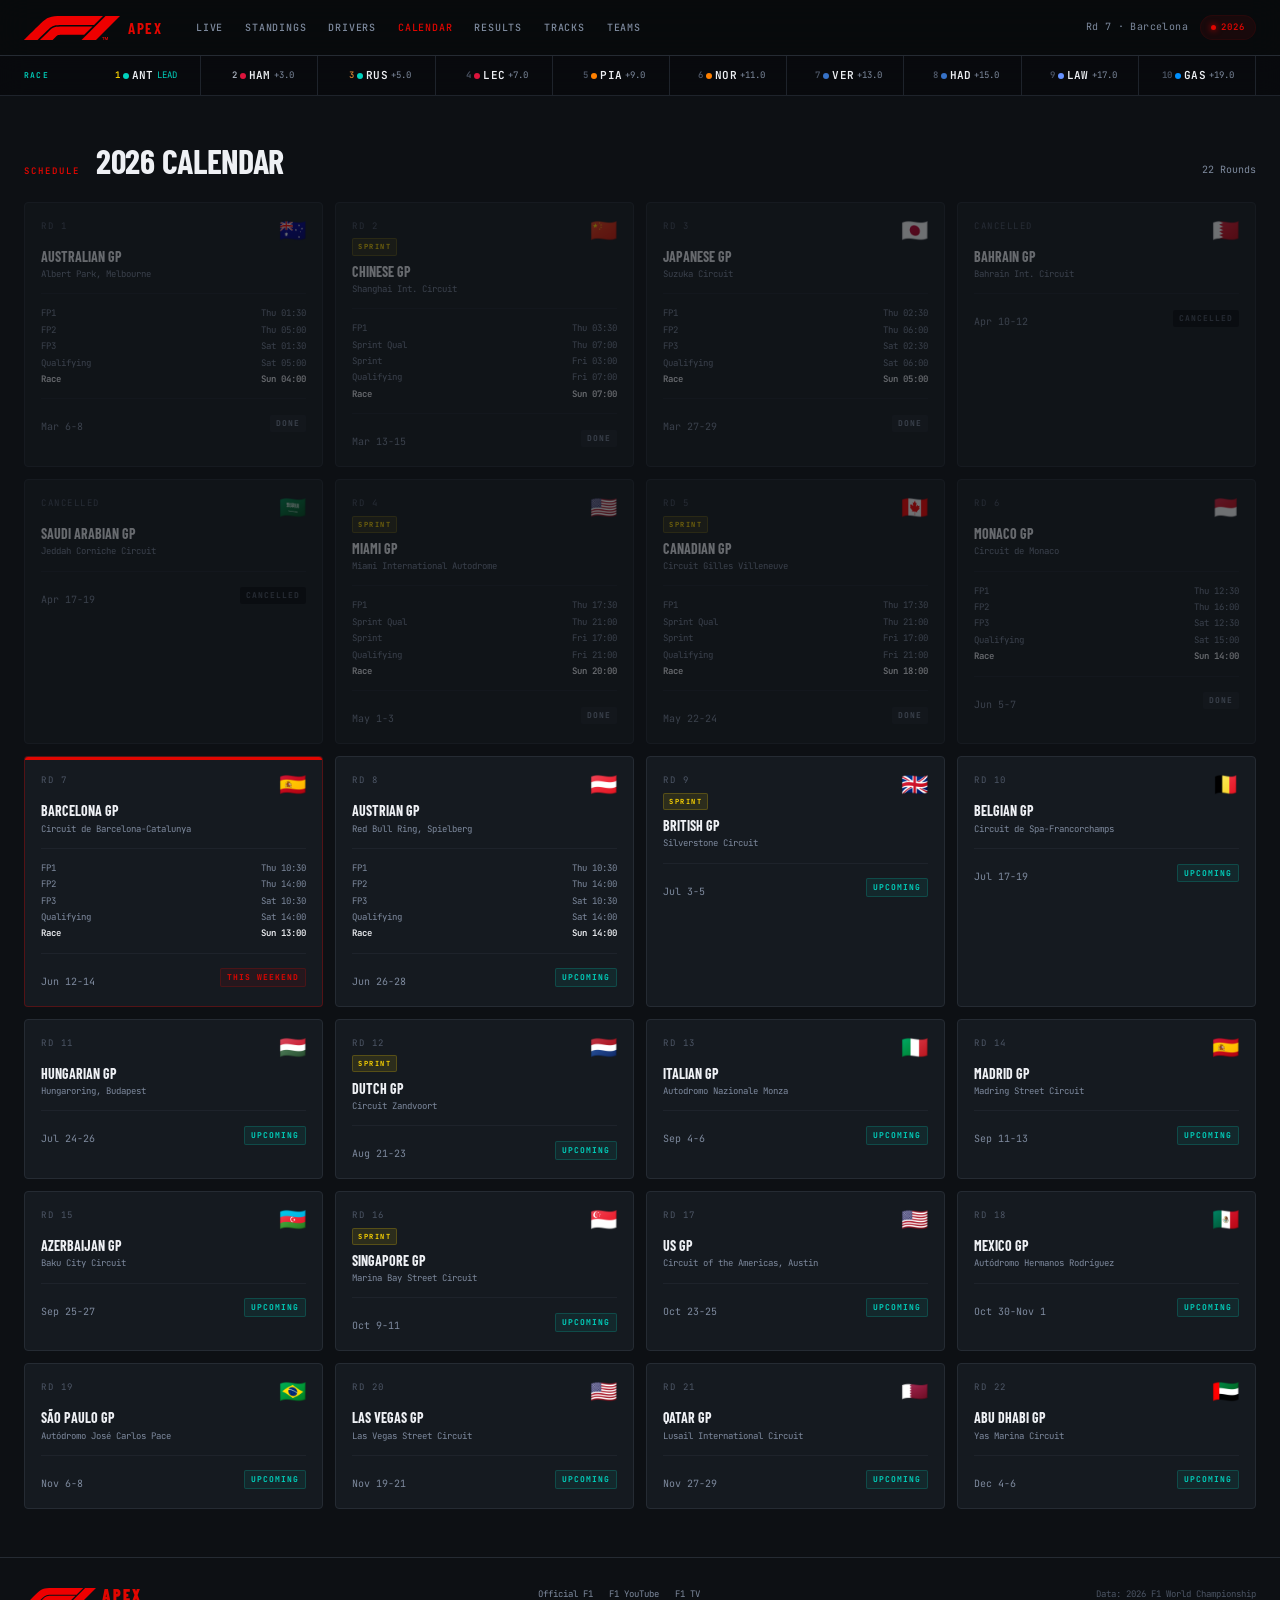
==== commit e0d3c96b: "feat: results page, archive f1-stream, unified nav from calendar" ====
--- a/calendar.html
+++ b/calendar.html
@@ -16,10 +16,11 @@
       <li><a href="standings.html">Standings</a></li>
       <li><a href="drivers.html">Drivers</a></li>
       <li><a href="calendar.html" class="active">Calendar</a></li>
+      <li><a href="results.html">Results</a></li>
       <li><a href="tracks.html">Tracks</a></li>
       <li><a href="teams.html">Teams</a></li>
     </ul>
-    <div class="nav-right"><span class="nav-round">22 Rounds</span><div class="live-pill"><span class="live-dot"></span><span>2026</span></div></div>
+    <div class="nav-right"><span class="nav-round" id="navRound">22 Rounds</span><div class="live-pill"><span class="live-dot"></span><span>2026</span></div></div>
   </nav>
   <div class="timing-strip"><div class="timing-strip-inner"><span class="strip-label" aria-hidden="true">Race</span><div class="strip-entries" id="stripEntries" aria-live="polite" aria-label="Live timing positions"></div></div></div>
   <div class="page-wrap" id="main-content">
@@ -63,7 +64,14 @@
           '<div class="race-bottom"><div class="race-dates">' + r.dates + '</div><div class="race-status ' + sm[r.st] + '">' + sl[r.st] + '</div></div></div>';
       }).join('');
     }
+    function updateNavFromCalendar() {
+      var race = CAL.find(function(r) { return r.st === 'current'; }) || CAL.find(function(r) { return r.st === 'upcoming'; }) || CAL[CAL.length - 1];
+      if (!race) return;
+      var el = document.getElementById('navRound');
+      if (el) el.textContent = 'Rd ' + race.rd + ' \u00b7 ' + race.nm.replace(' GP', '');
+    }
     buildStrip();
+    updateNavFromCalendar();
     buildCal();
   </script>
 </body>
--- a/style.css
+++ b/style.css
@@ -318,26 +318,21 @@
   gap: 0;
   flex: 1;
   overflow: hidden;
-  mask-image: linear-gradient(to right, black 80%, transparent 98%);
-  -webkit-mask-image: linear-gradient(to right, black 80%, transparent 98%);
 }
 
 .strip-entry {
   display: flex;
   align-items: center;
+  justify-content: center;
   gap: 3px;
-  padding: 0 6px;
+  padding: 0 2px;
   border-right: 1px solid var(--border-subtle);
-  flex-shrink: 0;
+  flex: 1;
   font-family: var(--mono);
   font-size: 9px;
   height: var(--timing-h);
   cursor: default;
   min-width: 0;
-}
-
-.strip-entry:first-child {
-  padding-left: 0;
 }
 
 .strip-pos {
@@ -370,7 +365,6 @@
 .strip-gap {
   font-size: 9px;
   color: var(--text-tertiary);
-  min-width: 32px;
   text-align: right;
   flex-shrink: 0;
 }
@@ -2600,6 +2594,40 @@
   .footer-links { justify-content: center; }
 }
 
+/* ═══ ROUND SELECTOR ═══ */
+.rs-btn {
+  display: flex;
+  flex-direction: column;
+  align-items: center;
+  gap: 4px;
+  padding: 10px 14px;
+  border: 1px solid var(--border);
+  border-radius: var(--r);
+  background: var(--bg-elevated);
+  cursor: pointer;
+  flex-shrink: 0;
+  transition: all 0.15s;
+  font-family: inherit;
+  color: var(--text);
+  min-width: 64px;
+}
+.rs-btn:hover {
+  border-color: var(--teal);
+  background: var(--teal-dim);
+}
+.rs-btn.active {
+  border-color: var(--teal);
+  background: var(--teal-dim);
+  box-shadow: 0 0 8px var(--teal-dim);
+}
+.rs-btn.active span:last-child {
+  color: var(--teal);
+  font-weight: 600;
+}
+.rs-btn.done {
+  opacity: 0.55;
+}
+
 @media (prefers-reduced-motion: reduce) {
   *, *::before, *::after {
     animation-duration: 0.01ms !important;
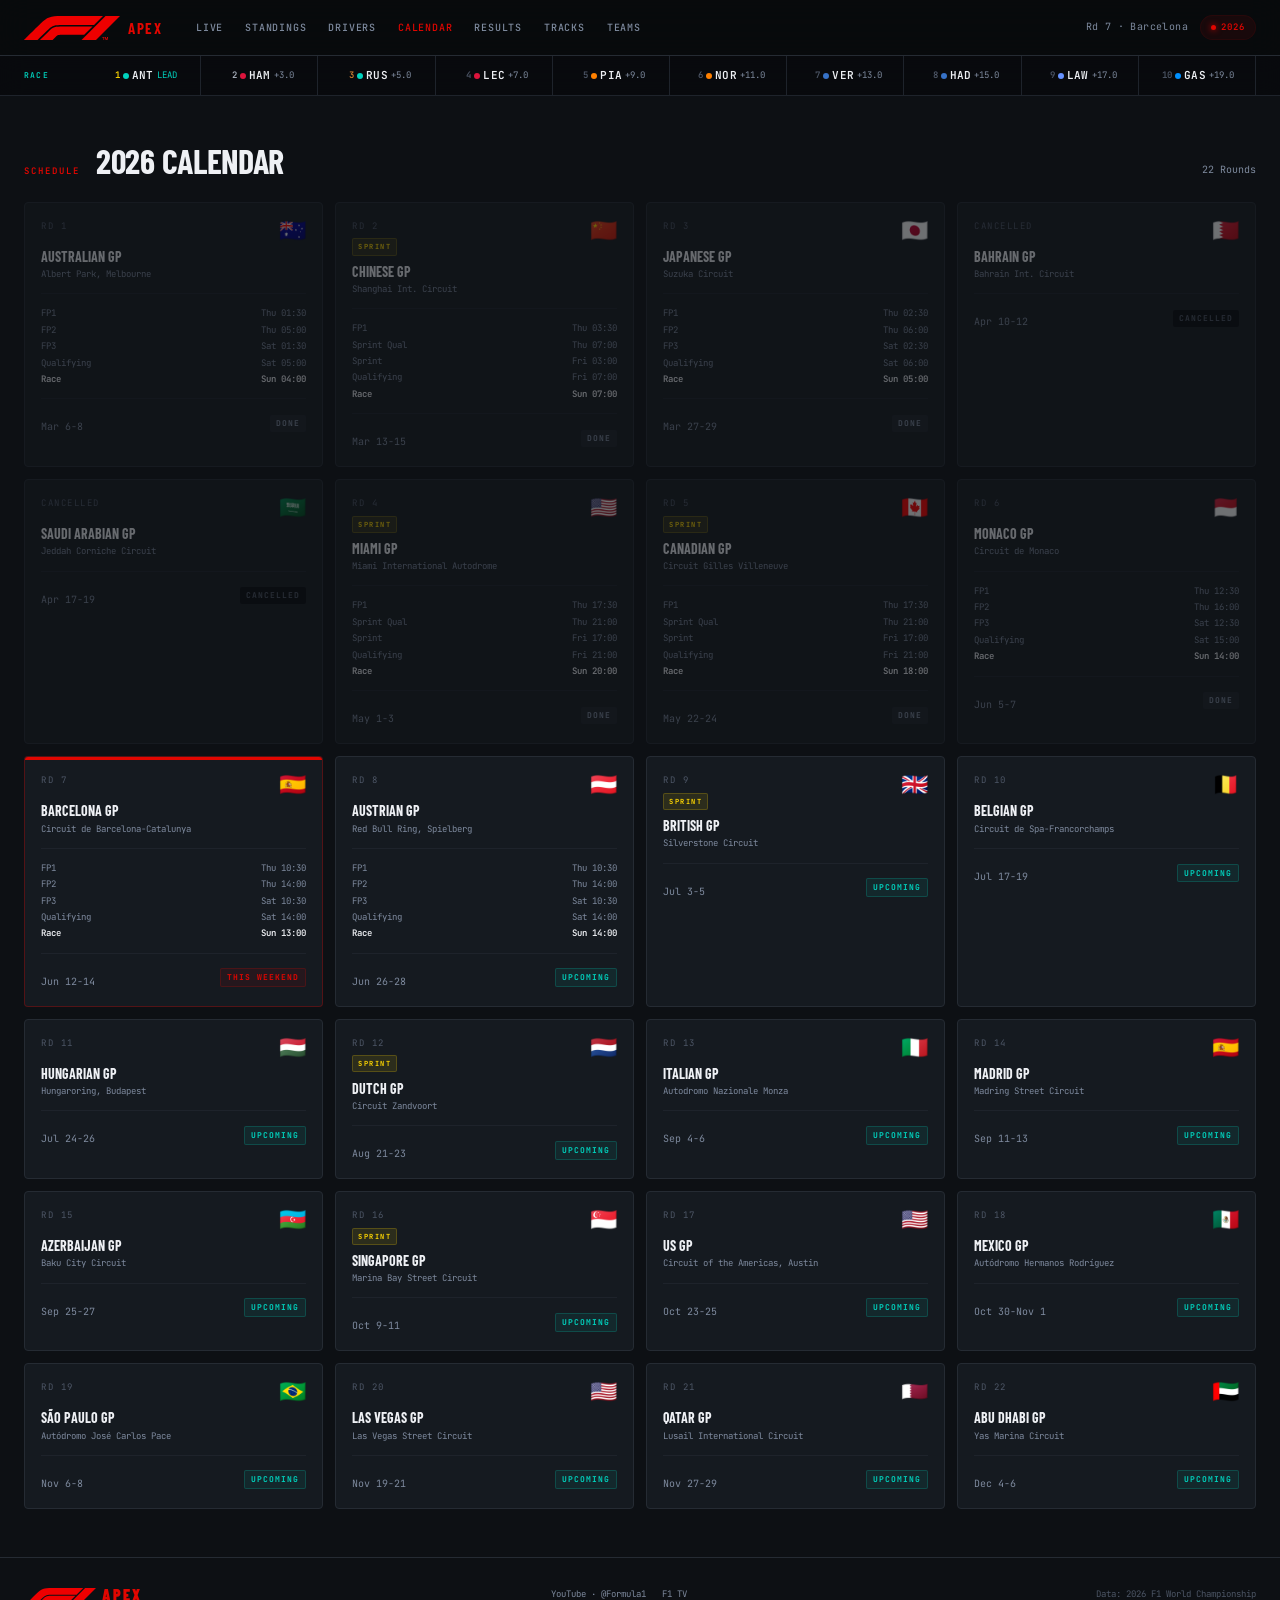
==== commit 7f044535: "feat: auto-fetch YouTube feed, update footers with @Formula1" ====
--- a/calendar.html
+++ b/calendar.html
@@ -30,7 +30,7 @@
     </section>
     <footer>
       <div class="footer-logo"><img src="f1-logo.svg" style="height:18px;display:inline-block;vertical-align:middle;margin-right:6px;"><em>APEX</em></div>
-      <div class="footer-links"><a href="https://www.formula1.com" target="_blank" rel="noopener">Official F1</a><a href="https://www.youtube.com/@F1" target="_blank" rel="noopener">F1 YouTube</a><a href="https://www.f1tv.formula1.com" target="_blank" rel="noopener">F1 TV</a></div>
+      <div class="footer-links"><a href="https://www.youtube.com/@Formula1" target="_blank" rel="noopener">YouTube · @Formula1</a><a href="https://www.f1tv.formula1.com" target="_blank" rel="noopener">F1 TV</a></div>
       <div class="footer-note">Data: 2026 F1 World Championship</div>
     </footer>
   </div>
